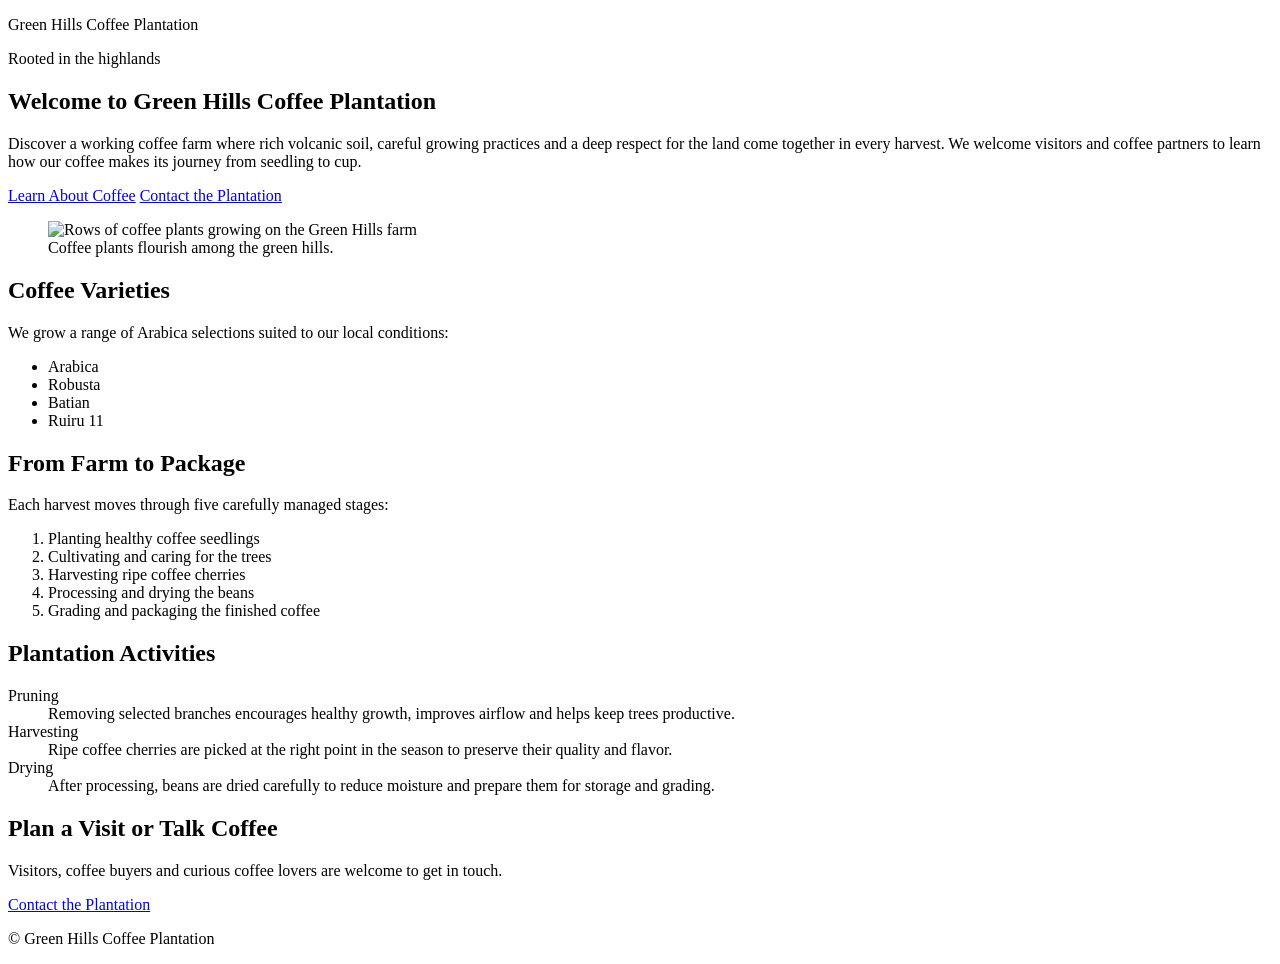
==== index.html @ c4257f8a "Add files via upload" ====
<!DOCTYPE html>
<html lang="en">
<head>
  <meta charset="UTF-8">
  <meta name="viewport" content="width=device-width, initial-scale=1.0">
  <meta name="description" content="Discover the coffee varieties, growing practices and farm life of Green Hills Coffee Plantation.">
  <title>Green Hills Coffee Plantation</title>
  <link rel="stylesheet" href="styles.css">

</head>
<body>
  <header>
    <p class="brand">Green Hills Coffee Plantation</p>
  </header>

  <main>
    <section class="intro" aria-labelledby="welcome-heading">
      <div class="intro-copy">
        <p class="eyebrow">Rooted in the highlands</p>
        <h1 id="welcome-heading">Welcome to Green Hills Coffee Plantation</h1>
        <p>Discover a working coffee farm where rich volcanic soil, careful growing practices and a deep respect for the land come together in every harvest. We welcome visitors and coffee partners to learn how our coffee makes its journey from seedling to cup.</p>
        <nav class="actions" aria-label="Explore and contact">
          <a class="action-primary" href="https://en.wikipedia.org/wiki/Coffee" target="_blank" rel="noopener noreferrer">Learn About Coffee</a>
          <a href="contact.html">Contact the Plantation</a>
        </nav>
      </div>
      <figure class="farm-figure">
        <img class="farm-image" src="Every cup begins long before the first pour_.jfif" width="450" alt="Rows of coffee plants growing on the Green Hills farm" title="A view across the coffee fields at Green Hills">
        <figcaption class="image-note">Coffee plants flourish among the green hills.</figcaption>
      </figure>
    </section>

    <div class="content-grid">
      <section aria-labelledby="varieties-heading">
        <h2 id="varieties-heading">Coffee Varieties</h2>
        <p>We grow a range of Arabica selections suited to our local conditions:</p>
        <ul>
          <li>Arabica</li>
          <li>Robusta</li>
          <li>Batian</li>
          <li>Ruiru 11</li>
        </ul>
      </section>

      <section aria-labelledby="process-heading">
        <h2 id="process-heading">From Farm to Package</h2>
        <p>Each harvest moves through five carefully managed stages:</p>
        <ol>
          <li>Planting healthy coffee seedlings</li>
          <li>Cultivating and caring for the trees</li>
          <li>Harvesting ripe coffee cherries</li>
          <li>Processing and drying the beans</li>
          <li>Grading and packaging the finished coffee</li>
        </ol>
      </section>

      <section aria-labelledby="activities-heading">
        <h2 id="activities-heading">Plantation Activities</h2>
        <dl>
          <dt>Pruning</dt>
          <dd>Removing selected branches encourages healthy growth, improves airflow and helps keep trees productive.</dd>
          <dt>Harvesting</dt>
          <dd>Ripe coffee cherries are picked at the right point in the season to preserve their quality and flavor.</dd>
          <dt>Drying</dt>
          <dd>After processing, beans are dried carefully to reduce moisture and prepare them for storage and grading.</dd>
        </dl>
      </section>

      <section class="contact" aria-labelledby="visit-heading">
        <div>
          <h2 id="visit-heading">Plan a Visit or Talk Coffee</h2>
          <p>Visitors, coffee buyers and curious coffee lovers are welcome to get in touch.</p>
        </div>
        <a class="action-primary" href="contact.html">Contact the Plantation</a>
      </section>
    </div>
  </main>

  <footer>
    <p>&copy; Green Hills Coffee Plantation</p>
  </footer>
</body>
</html>
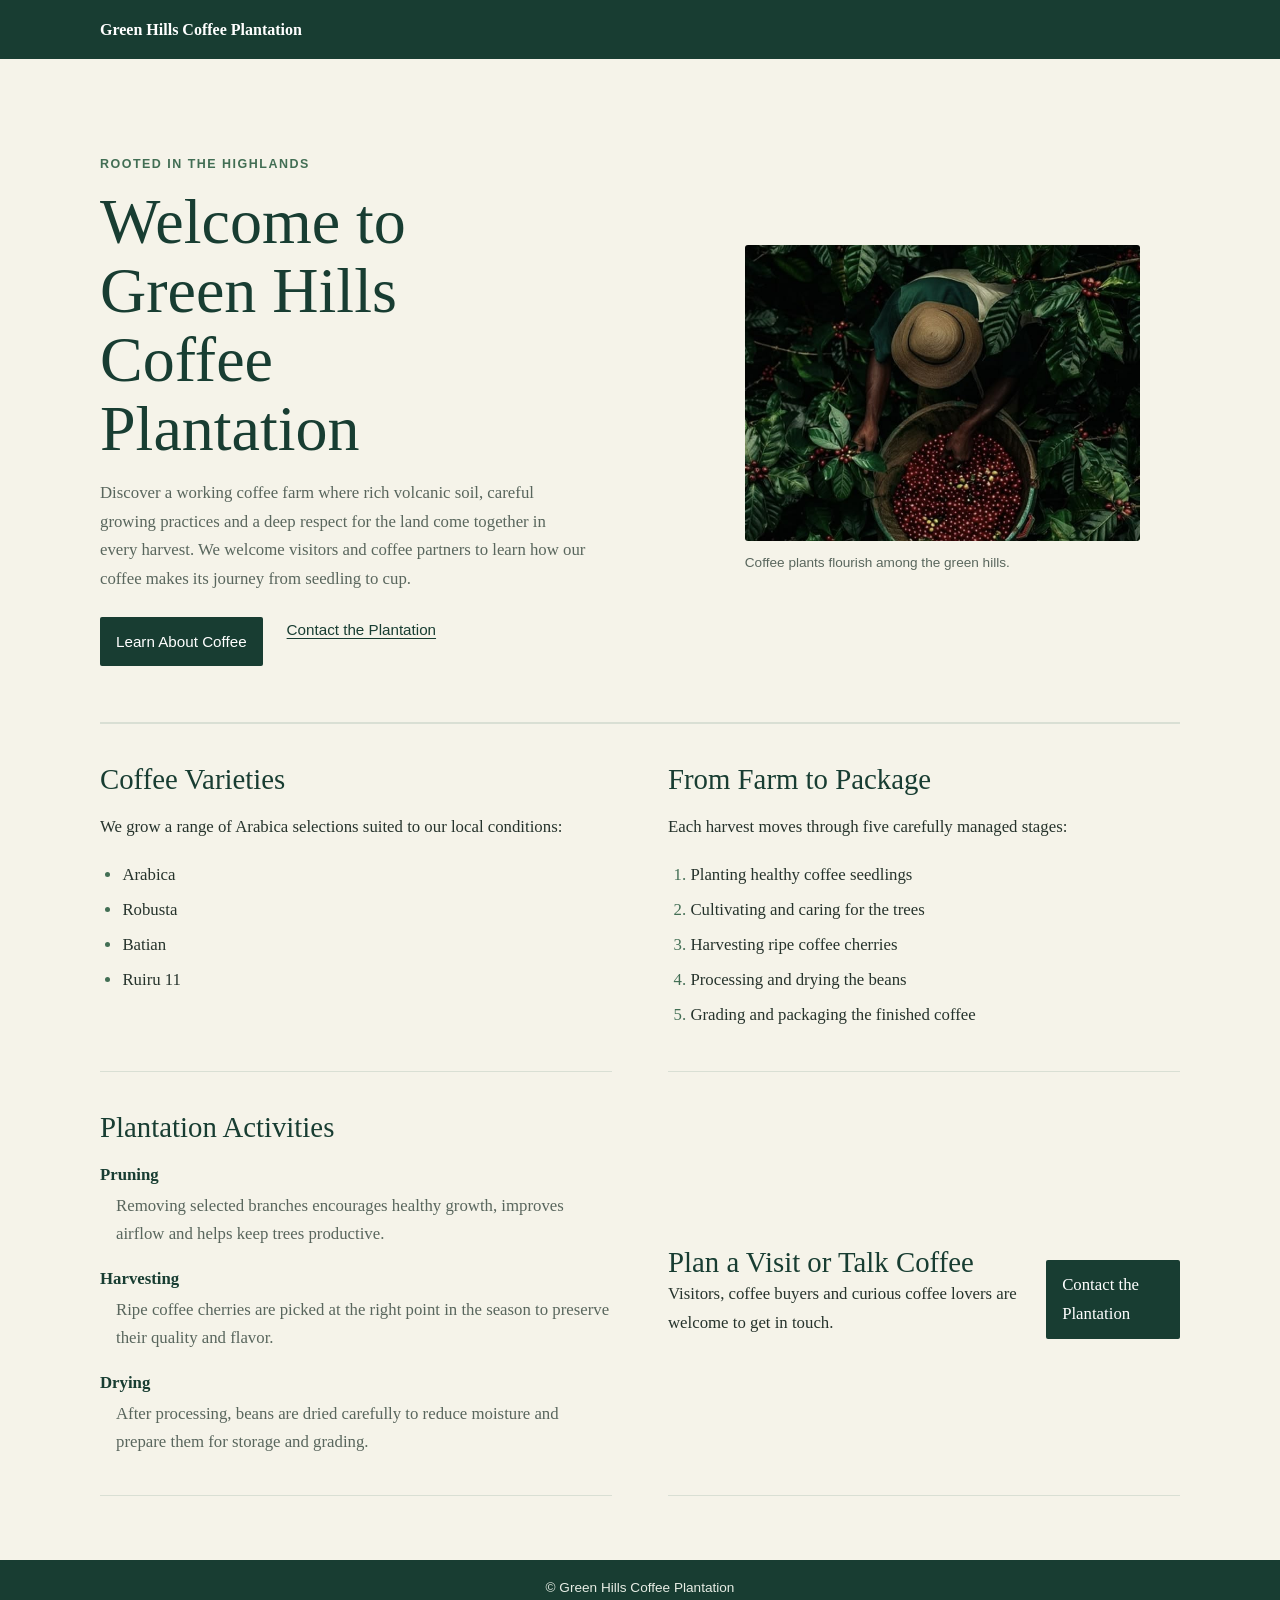
==== commit f83374b7: "Fix image path and stylesheet link in index.html Updated image source path and stylesheet link for t" ====
--- a/index.html
+++ b/index.html
@@ -5,7 +5,7 @@
   <meta name="viewport" content="width=device-width, initial-scale=1.0">
   <meta name="description" content="Discover the coffee varieties, growing practices and farm life of Green Hills Coffee Plantation.">
   <title>Green Hills Coffee Plantation</title>
-  <link rel="stylesheet" href="styles.css">
+  <link rel="stylesheet" href="Coffee/styles.css">
 
 </head>
 <body>
@@ -25,7 +25,7 @@
         </nav>
       </div>
       <figure class="farm-figure">
-        <img class="farm-image" src="Every cup begins long before the first pour_.jfif" width="450" alt="Rows of coffee plants growing on the Green Hills farm" title="A view across the coffee fields at Green Hills">
+        <img class="farm-image" src="Coffee/Every cup begins long before the first pour_.jfif" width="450" alt="Rows of coffee plants growing on the Green Hills farm" title="A view across the coffee fields at Green Hills">
         <figcaption class="image-note">Coffee plants flourish among the green hills.</figcaption>
       </figure>
     </section>
--- a/Coffee/styles.css
+++ b/Coffee/styles.css
@@ -0,0 +1,234 @@
+:root {
+  color-scheme: light;
+  --forest: #183d32;
+  --leaf: #426e54;
+  --cream: #f5f3e9;
+  --paper: #fffefa;
+  --ink: #26332c;
+  --muted: #59665d;
+  --accent: #c66b43;
+  --line: #d9dfd4;
+}
+
+* {
+  box-sizing: border-box;
+}
+
+body {
+  margin: 0;
+  background: var(--cream);
+  color: var(--ink);
+  font-family: Georgia, "Times New Roman", serif;
+  font-size: 1.05rem;
+  line-height: 1.7;
+}
+
+header {
+  padding: 1rem max(1.25rem, calc((100% - 1080px) / 2));
+  background: var(--forest);
+  color: white;
+}
+
+.brand {
+  margin: 0;
+  font-size: 1rem;
+  font-weight: 700;
+}
+
+main {
+  width: min(1080px, calc(100% - 2.5rem));
+  margin: 0 auto;
+  padding: 3.5rem 0 4rem;
+}
+
+.intro {
+  display: grid;
+  grid-template-columns: minmax(0, 1fr) minmax(280px, 0.9fr);
+  align-items: center;
+  gap: clamp(2rem, 6vw, 5rem);
+  padding-bottom: 3.5rem;
+}
+
+.eyebrow {
+  margin: 0 0 0.75rem;
+  color: var(--leaf);
+  font-family: Arial, sans-serif;
+  font-size: 0.78rem;
+  font-weight: 700;
+  letter-spacing: 0.12em;
+  text-transform: uppercase;
+}
+
+h1, h2, h3, p {
+  margin-top: 0;
+}
+
+h1 {
+  max-width: 13ch;
+  margin-bottom: 1rem;
+  color: var(--forest);
+  font-size: clamp(2.5rem, 5vw, 4.5rem);
+  font-weight: 500;
+  line-height: 1.08;
+}
+
+.intro-copy > p:not(.eyebrow) {
+  max-width: 58ch;
+  color: var(--muted);
+}
+
+.farm-image {
+  display: block;
+  width: 450px;
+  max-width: 100%;
+  height: auto;
+  aspect-ratio: 4 / 3;
+  border-radius: 3px;
+  background: #dce4d7;
+  object-fit: cover;
+}
+
+.image-note {
+  margin: 0.6rem 0 0;
+  color: var(--muted);
+  font-family: Arial, sans-serif;
+  font-size: 0.85rem;
+}
+
+.actions {
+  display: flex;
+  flex-wrap: wrap;
+  gap: 0.85rem 1.5rem;
+  margin-top: 1.5rem;
+  font-family: Arial, sans-serif;
+  font-size: 0.95rem;
+}
+
+a {
+  color: var(--forest);
+  text-decoration-thickness: 1px;
+  text-underline-offset: 0.2em;
+}
+
+a:hover {
+  color: var(--accent);
+}
+
+.action-primary {
+  padding: 0.7rem 1rem;
+  border-radius: 2px;
+  background: var(--forest);
+  color: white;
+  text-decoration: none;
+}
+
+.action-primary:hover {
+  background: var(--leaf);
+  color: white;
+}
+
+.content-grid {
+  display: grid;
+  grid-template-columns: repeat(2, minmax(0, 1fr));
+  gap: 0 3.5rem;
+  border-top: 1px solid var(--line);
+}
+
+section {
+  padding: 2.4rem 0;
+  border-bottom: 1px solid var(--line);
+}
+
+h2 {
+  margin-bottom: 1rem;
+  color: var(--forest);
+  font-size: 1.8rem;
+  font-weight: 500;
+  line-height: 1.2;
+}
+
+ul, ol {
+  margin: 0;
+  padding-left: 1.4rem;
+}
+
+li {
+  padding: 0.2rem 0;
+}
+
+li::marker {
+  color: var(--leaf);
+}
+
+dl {
+  margin: 0;
+}
+
+dt {
+  margin-top: 1rem;
+  color: var(--forest);
+  font-weight: 700;
+}
+
+dt:first-child {
+  margin-top: 0;
+}
+
+dd {
+  margin: 0.15rem 0 0 1rem;
+  color: var(--muted);
+}
+
+.contact {
+  display: flex;
+  justify-content: space-between;
+  align-items: center;
+  gap: 1.5rem;
+  padding: 2rem 0 0;
+}
+
+.contact h2 {
+  margin: 0;
+}
+
+footer {
+  padding: 1rem 1.25rem;
+  background: var(--forest);
+  color: #e7ede5;
+  text-align: center;
+  font-family: Arial, sans-serif;
+  font-size: 0.85rem;
+}
+
+footer p {
+  margin: 0;
+}
+
+@media (max-width: 720px) {
+  main {
+    padding-top: 2.5rem;
+  }
+
+  .intro {
+    grid-template-columns: 1fr;
+    gap: 1.5rem;
+    padding-bottom: 2.5rem;
+  }
+
+  .farm-figure {
+    margin: 0;
+  }
+
+  .farm-image {
+    width: 100%;
+  }
+
+  .content-grid {
+    grid-template-columns: 1fr;
+  }
+
+  .contact {
+    align-items: flex-start;
+    flex-direction: column;
+  }
+}
